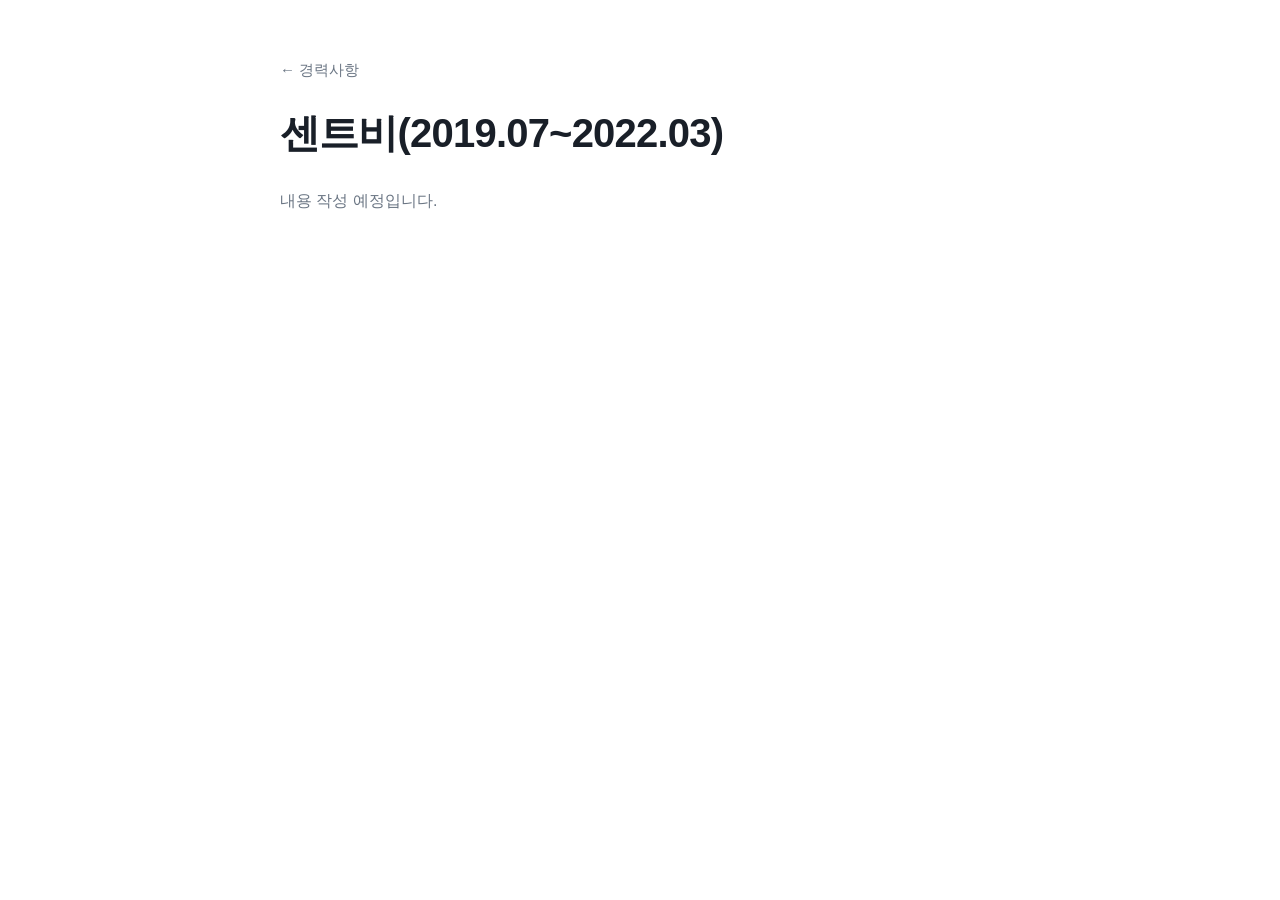
==== sentbe.html @ e3b6ba33 "Restructure into career table with per-company pages Co-Authored-By: Claude Sonnet 5.5 <noreply@anth" ====
<!doctype html>
<html lang="ko">
<head>
<meta charset="utf-8">
<meta name="viewport" content="width=device-width, initial-scale=1">
<title>센트비</title>
<link rel="stylesheet" href="style.css">
</head>
<body>
<main>
  <a class="back" href="index.html">← 경력사항</a>
  <h1>센트비(2019.07~2022.03)</h1>
  <p class="note">내용 작성 예정입니다.</p>
</main>
</body>
</html>
---- style.css ----
:root {
  --bg: #ffffff;
  --fg: #191f28;
  --sub: #6b7684;
  --line: #e5e8eb;
  --accent: #3182f6;
  --hover: #f7f8fa;
}
@media (prefers-color-scheme: dark) {
  :root {
    --bg: #191919;
    --fg: #f2f4f6;
    --sub: #9ea4ae;
    --line: #2f2f2f;
    --accent: #6aa8ff;
    --hover: #232323;
  }
}
* { box-sizing: border-box; }
body {
  margin: 0;
  background: var(--bg);
  color: var(--fg);
  font-family: -apple-system, BlinkMacSystemFont, "Pretendard", "Apple SD Gothic Neo", "Noto Sans KR", "Malgun Gothic", sans-serif;
  line-height: 1.7;
  -webkit-font-smoothing: antialiased;
}
main {
  max-width: 760px;
  margin: 0 auto;
  padding: 56px 20px 96px;
}
h1 {
  font-size: clamp(28px, 6vw, 40px);
  line-height: 1.3;
  margin: 0 0 28px;
  letter-spacing: -0.02em;
}
h2 {
  font-size: 22px;
  margin: 48px 0 14px;
  padding-top: 28px;
  border-top: 1px solid var(--line);
  letter-spacing: -0.01em;
}
a { color: var(--accent); word-break: break-all; }
ul { margin: 0; padding-left: 22px; }
li { margin: 6px 0; }
ul ul { margin-top: 4px; list-style: circle; }
ul ul ul { list-style: square; }
.links p { margin: 6px 0; }
.tech li { margin: 4px 0; }
.dev > li { margin: 14px 0; }
figure { margin: 20px 0; text-align: center; }
figure img {
  max-width: min(100%, 360px);
  height: auto;
  border: 1px solid var(--line);
  border-radius: 12px;
}
.back {
  display: inline-block;
  margin-bottom: 24px;
  color: var(--sub);
  text-decoration: none;
  font-size: 15px;
}
.back:hover { color: var(--fg); }
.note { color: var(--sub); }

/* 경력사항 표 */
.career { width: 100%; border-collapse: collapse; margin-top: 8px; }
.career th {
  text-align: left;
  font-weight: 500;
  font-size: 14px;
  color: var(--sub);
  padding: 10px 8px;
  border-bottom: 1px solid var(--line);
}
.career td { padding: 0; border-bottom: 1px solid var(--line); }
.career a.row {
  display: flex;
  align-items: center;
  gap: 10px;
  padding: 14px 8px;
  color: var(--fg);
  text-decoration: none;
  font-weight: 500;
  word-break: keep-all;
}
.career a.row:hover { background: var(--hover); }
.career svg { flex: none; color: var(--sub); }
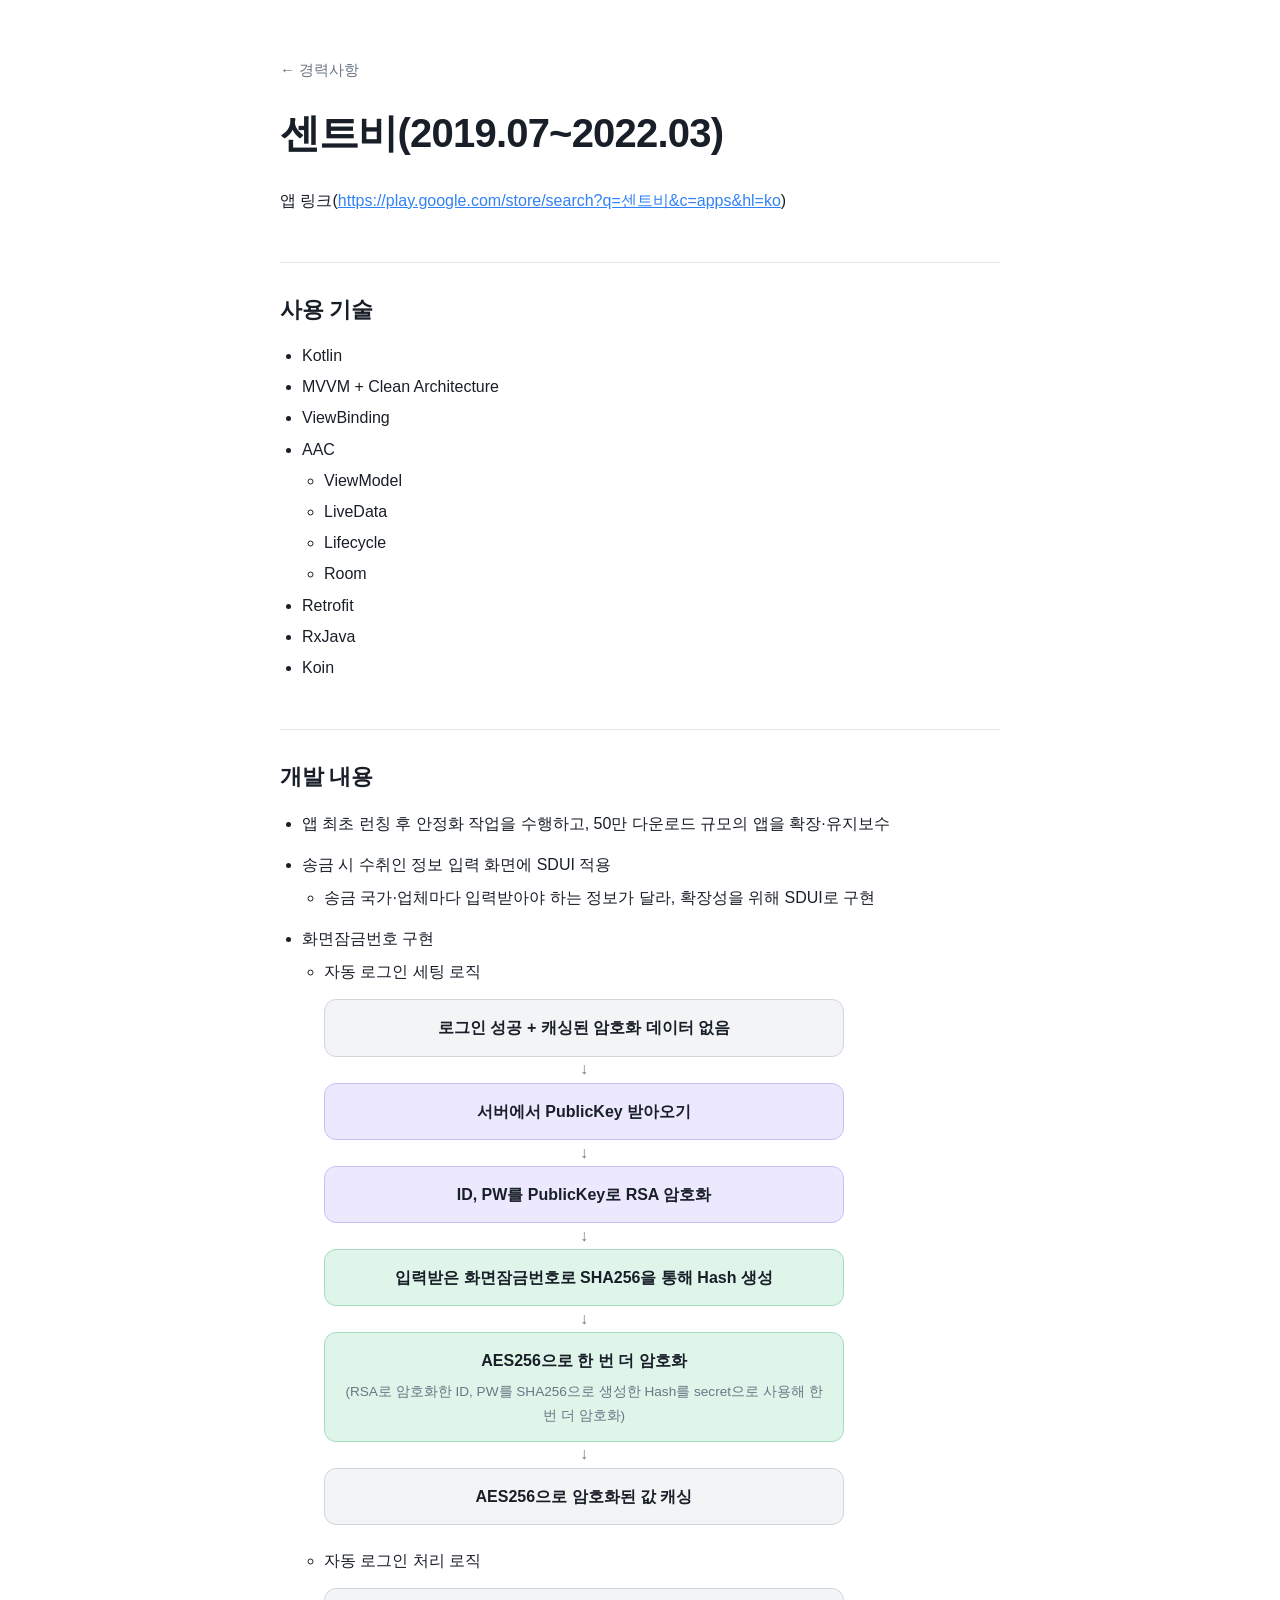
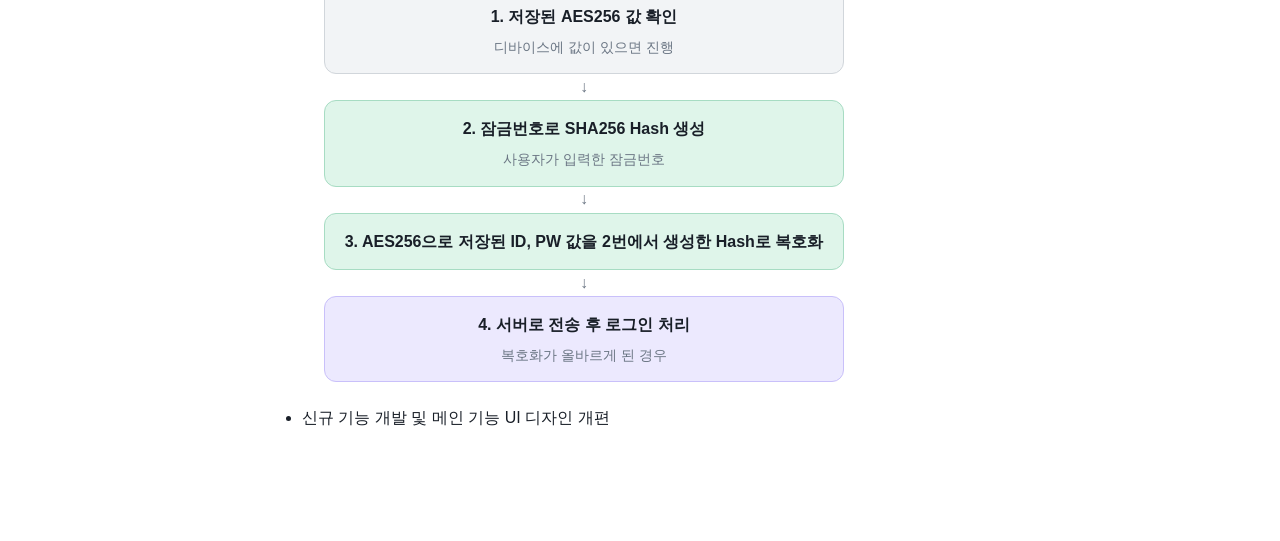
==== commit aa2812d6: "Add Sentbe content with auto-login flow diagrams Co-Authored-By: Claude Sonnet 5.5 <noreply@anthropi" ====
--- a/sentbe.html
+++ b/sentbe.html
@@ -3,14 +3,80 @@
 <head>
 <meta charset="utf-8">
 <meta name="viewport" content="width=device-width, initial-scale=1">
-<title>센트비</title>
+<title>센트비 (2019.07~2022.03)</title>
+<meta name="description" content="센트비 안드로이드 개발 내용">
 <link rel="stylesheet" href="style.css">
 </head>
 <body>
 <main>
   <a class="back" href="index.html">← 경력사항</a>
   <h1>센트비(2019.07~2022.03)</h1>
-  <p class="note">내용 작성 예정입니다.</p>
+
+  <div class="links">
+    <p>앱 링크(<a href="https://play.google.com/store/search?q=%EC%84%BC%ED%8A%B8%EB%B9%84&amp;c=apps&amp;hl=ko" target="_blank" rel="noopener">https://play.google.com/store/search?q=센트비&amp;c=apps&amp;hl=ko</a>)</p>
+  </div>
+
+  <h2>사용 기술</h2>
+  <ul class="tech">
+    <li>Kotlin</li>
+    <li>MVVM + Clean Architecture</li>
+    <li>ViewBinding</li>
+    <li>AAC
+      <ul>
+        <li>ViewModel</li>
+        <li>LiveData</li>
+        <li>Lifecycle</li>
+        <li>Room</li>
+      </ul>
+    </li>
+    <li>Retrofit</li>
+    <li>RxJava</li>
+    <li>Koin</li>
+  </ul>
+
+  <h2>개발 내용</h2>
+  <ul class="dev">
+    <li>앱 최초 런칭 후 안정화 작업을 수행하고, 50만 다운로드 규모의 앱을 확장·유지보수</li>
+
+    <li>송금 시 수취인 정보 입력 화면에 SDUI 적용
+      <ul>
+        <li>송금 국가·업체마다 입력받아야 하는 정보가 달라, 확장성을 위해 SDUI로 구현</li>
+      </ul>
+    </li>
+
+    <li>화면잠금번호 구현
+      <ul>
+        <li>자동 로그인 세팅 로직
+          <div class="flow" role="group" aria-label="자동 로그인 세팅 로직 흐름도">
+            <div class="step gray">로그인 성공 + 캐싱된 암호화 데이터 없음</div>
+            <div class="step purple">서버에서 PublicKey 받아오기</div>
+            <div class="step purple">ID, PW를 PublicKey로 RSA 암호화</div>
+            <div class="step green">입력받은 화면잠금번호로 SHA256을 통해 Hash 생성</div>
+            <div class="step green">AES256으로 한 번 더 암호화
+              <small>(RSA로 암호화한 ID, PW를 SHA256으로 생성한 Hash를 secret으로 사용해 한 번 더 암호화)</small>
+            </div>
+            <div class="step gray">AES256으로 암호화된 값 캐싱</div>
+          </div>
+        </li>
+        <li>자동 로그인 처리 로직
+          <div class="flow" role="group" aria-label="자동 로그인 처리 로직 흐름도">
+            <div class="step gray">1. 저장된 AES256 값 확인
+              <small>디바이스에 값이 있으면 진행</small>
+            </div>
+            <div class="step green">2. 잠금번호로 SHA256 Hash 생성
+              <small>사용자가 입력한 잠금번호</small>
+            </div>
+            <div class="step green">3. AES256으로 저장된 ID, PW 값을 2번에서 생성한 Hash로 복호화</div>
+            <div class="step purple">4. 서버로 전송 후 로그인 처리
+              <small>복호화가 올바르게 된 경우</small>
+            </div>
+          </div>
+        </li>
+      </ul>
+    </li>
+
+    <li>신규 기능 개발 및 메인 기능 UI 디자인 개편</li>
+  </ul>
 </main>
 </body>
 </html>
--- a/style.css
+++ b/style.css
@@ -91,3 +91,54 @@
 }
 .career a.row:hover { background: var(--hover); }
 .career svg { flex: none; color: var(--sub); }
+
+/* 플로우 도식 */
+:root {
+  --step-gray-bg: #f2f4f6; --step-gray-line: #d1d6db;
+  --step-purple-bg: #ece9fe; --step-purple-line: #c9c0fa;
+  --step-green-bg: #dff5ea; --step-green-line: #a7dcc3;
+}
+@media (prefers-color-scheme: dark) {
+  :root {
+    --step-gray-bg: #2b2b2d; --step-gray-line: #4a4a4e;
+    --step-purple-bg: #30295f; --step-purple-line: #5a4fa8;
+    --step-green-bg: #0d4a39; --step-green-line: #2c7f63;
+  }
+}
+.flow {
+  display: flex;
+  flex-direction: column;
+  gap: 26px;
+  max-width: 520px;
+  margin: 14px 0 22px;
+  padding: 0;
+  list-style: none;
+}
+.flow .step {
+  position: relative;
+  margin: 0;
+  padding: 14px 16px;
+  text-align: center;
+  font-weight: 600;
+  border: 1px solid var(--line);
+  border-radius: 12px;
+  word-break: keep-all;
+}
+.flow .step small {
+  display: block;
+  margin-top: 6px;
+  font-weight: 400;
+  font-size: 0.85em;
+  color: var(--sub);
+}
+.flow .step:not(:last-child)::after {
+  content: "↓";
+  position: absolute;
+  left: 50%;
+  bottom: -27px;
+  transform: translateX(-50%);
+  color: var(--sub);
+}
+.flow .gray { background: var(--step-gray-bg); border-color: var(--step-gray-line); }
+.flow .purple { background: var(--step-purple-bg); border-color: var(--step-purple-line); }
+.flow .green { background: var(--step-green-bg); border-color: var(--step-green-line); }
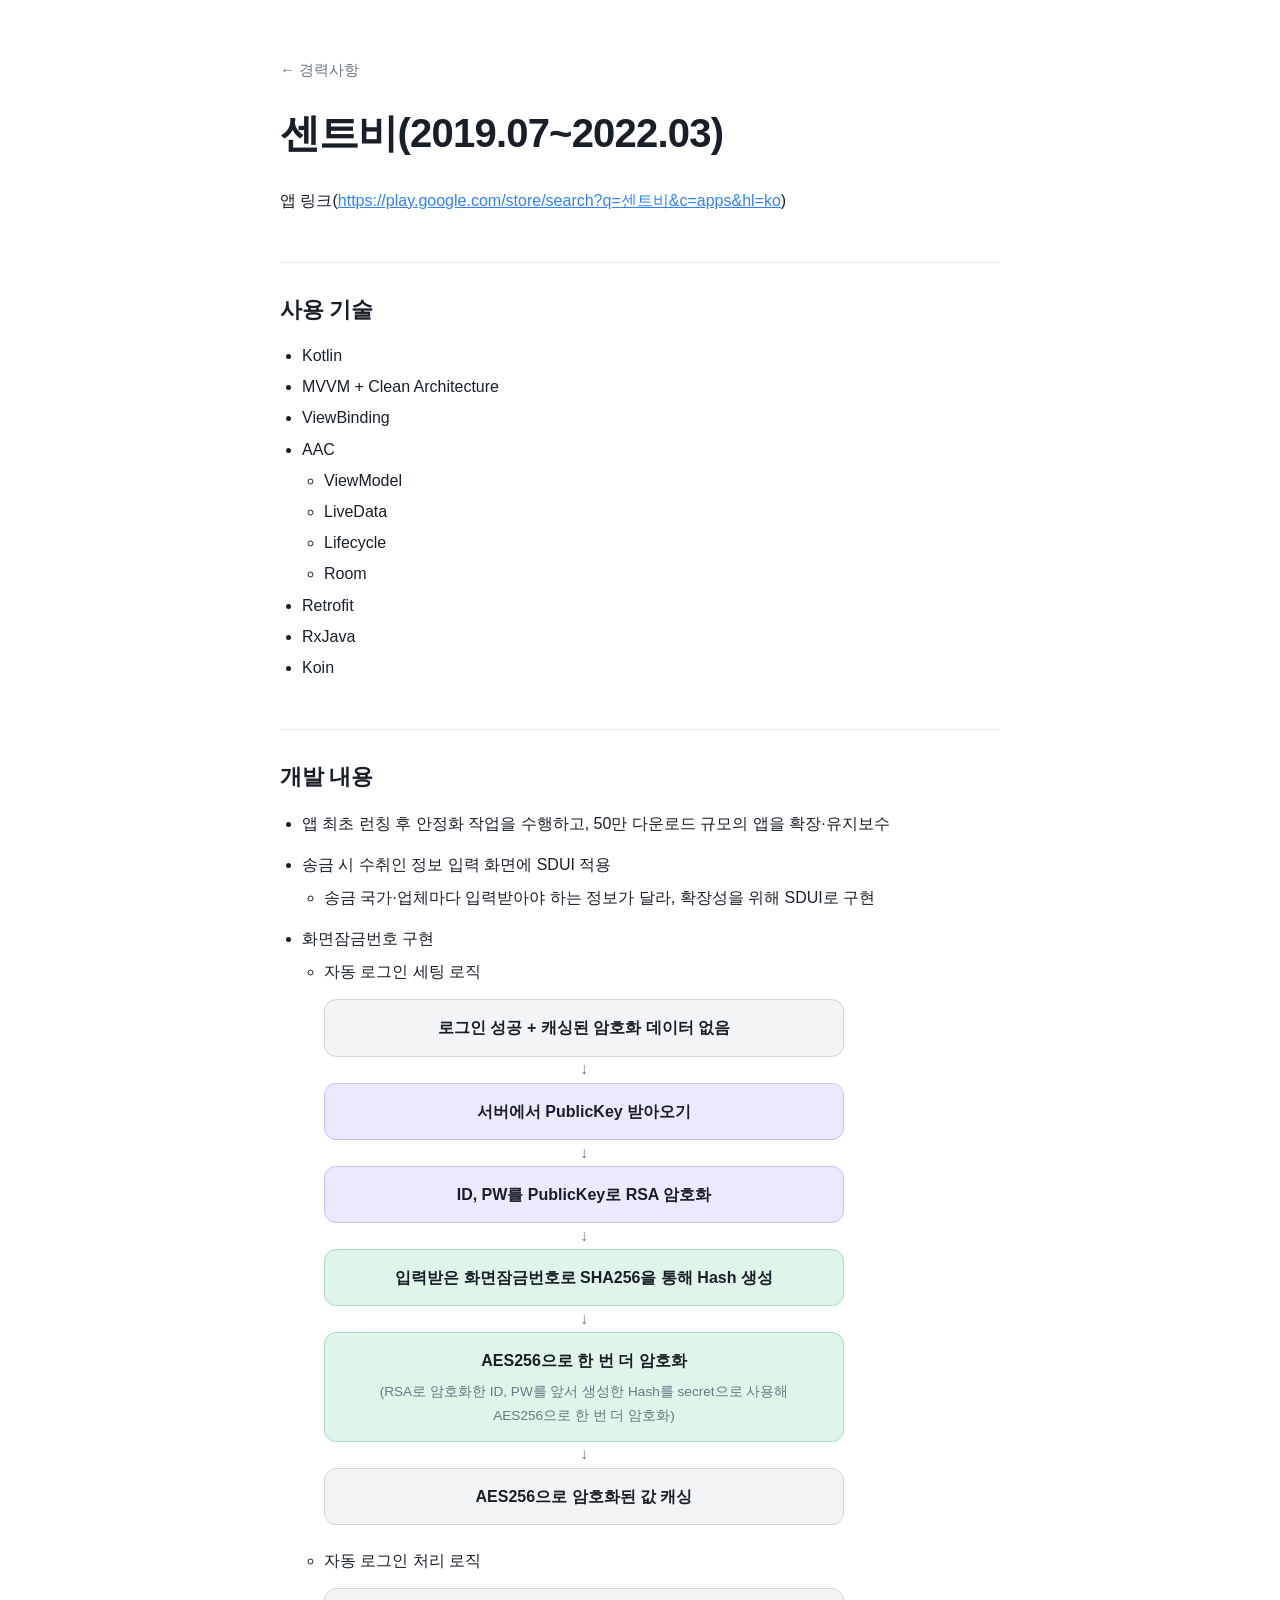
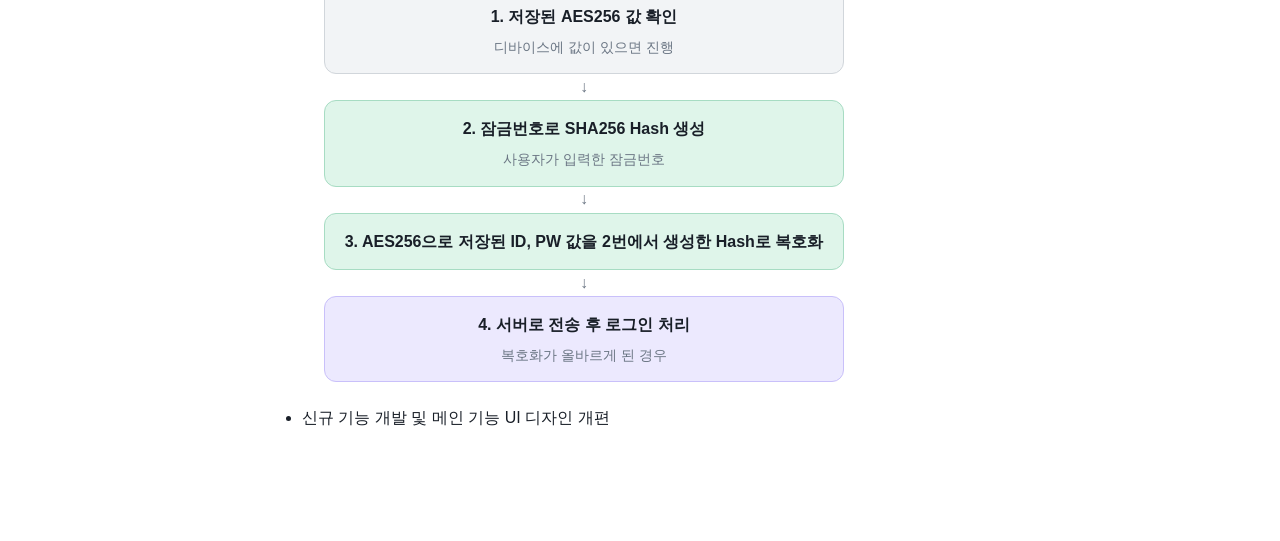
==== commit 068bc02f: "Fix AES256/Hash wording in Sentbe auto-login diagram Co-Authored-By: Claude Sonnet 5.5 <noreply@anth" ====
--- a/sentbe.html
+++ b/sentbe.html
@@ -53,7 +53,7 @@
             <div class="step purple">ID, PW를 PublicKey로 RSA 암호화</div>
             <div class="step green">입력받은 화면잠금번호로 SHA256을 통해 Hash 생성</div>
             <div class="step green">AES256으로 한 번 더 암호화
-              <small>(RSA로 암호화한 ID, PW를 SHA256으로 생성한 Hash를 secret으로 사용해 한 번 더 암호화)</small>
+              <small>(RSA로 암호화한 ID, PW를 앞서 생성한 Hash를 secret으로 사용해 AES256으로 한 번 더 암호화)</small>
             </div>
             <div class="step gray">AES256으로 암호화된 값 캐싱</div>
           </div>
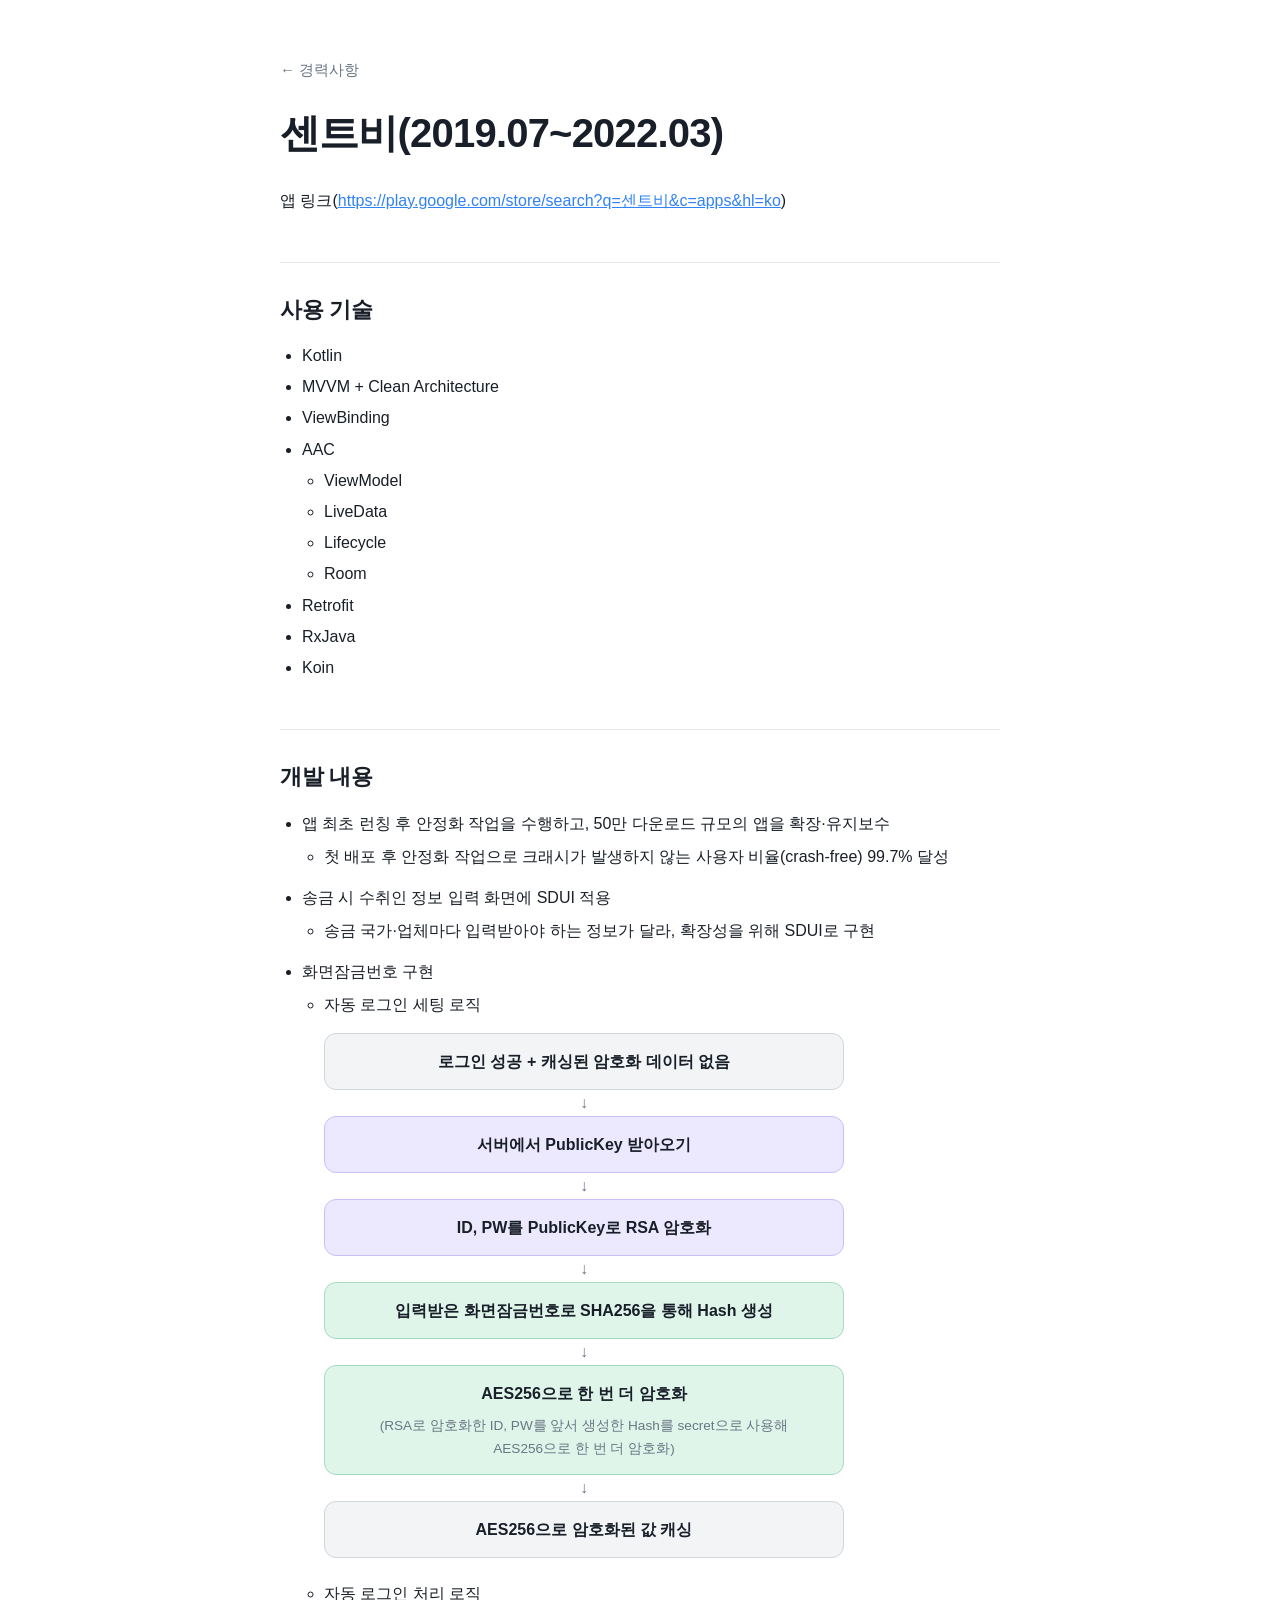
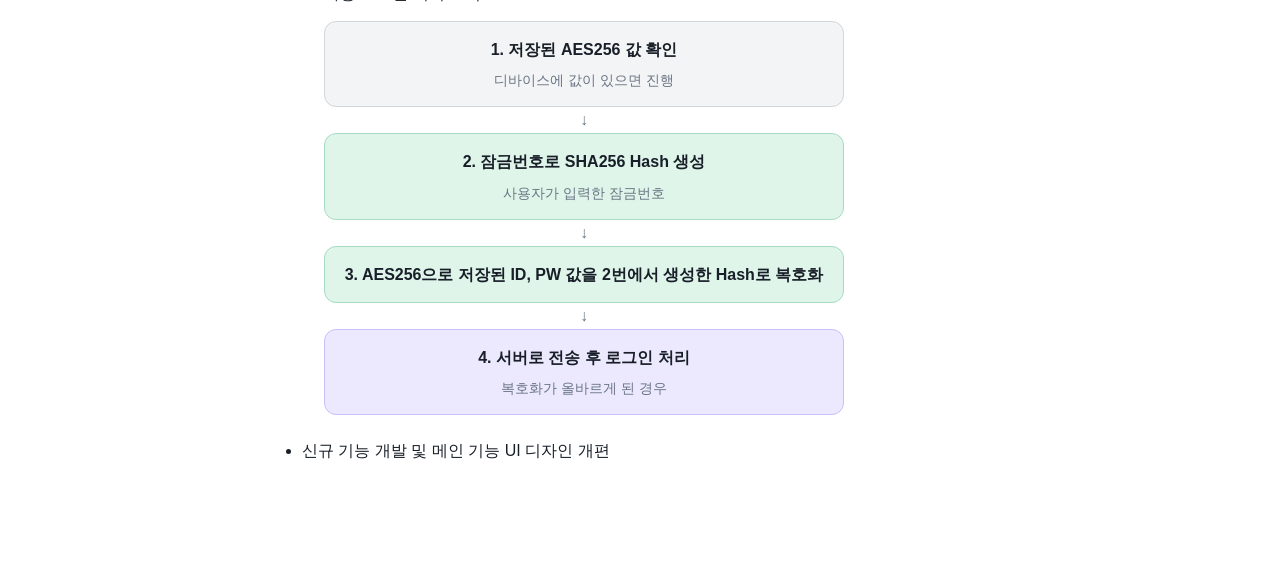
==== commit e39a1acf: "Add crash-free rate to Sentbe page Co-Authored-By: Claude Sonnet 5.5 <noreply@anthropic.com> Claude-" ====
--- a/sentbe.html
+++ b/sentbe.html
@@ -36,7 +36,11 @@
 
   <h2>개발 내용</h2>
   <ul class="dev">
-    <li>앱 최초 런칭 후 안정화 작업을 수행하고, 50만 다운로드 규모의 앱을 확장·유지보수</li>
+    <li>앱 최초 런칭 후 안정화 작업을 수행하고, 50만 다운로드 규모의 앱을 확장·유지보수
+      <ul>
+        <li>첫 배포 후 안정화 작업으로 크래시가 발생하지 않는 사용자 비율(crash-free) 99.7% 달성</li>
+      </ul>
+    </li>
 
     <li>송금 시 수취인 정보 입력 화면에 SDUI 적용
       <ul>
--- a/style.css
+++ b/style.css
@@ -142,3 +142,8 @@
 .flow .gray { background: var(--step-gray-bg); border-color: var(--step-gray-line); }
 .flow .purple { background: var(--step-purple-bg); border-color: var(--step-purple-line); }
 .flow .green { background: var(--step-green-bg); border-color: var(--step-green-line); }
+
+/* 첫 화면: 제목 바로 아래 Contact */
+.intro { margin: 0 0 28px; font-size: 18px; font-weight: 600; }
+.intro + h2 { margin-top: 8px; border-top: 0; padding-top: 0; }
+ul.contact { margin-bottom: 36px; }
